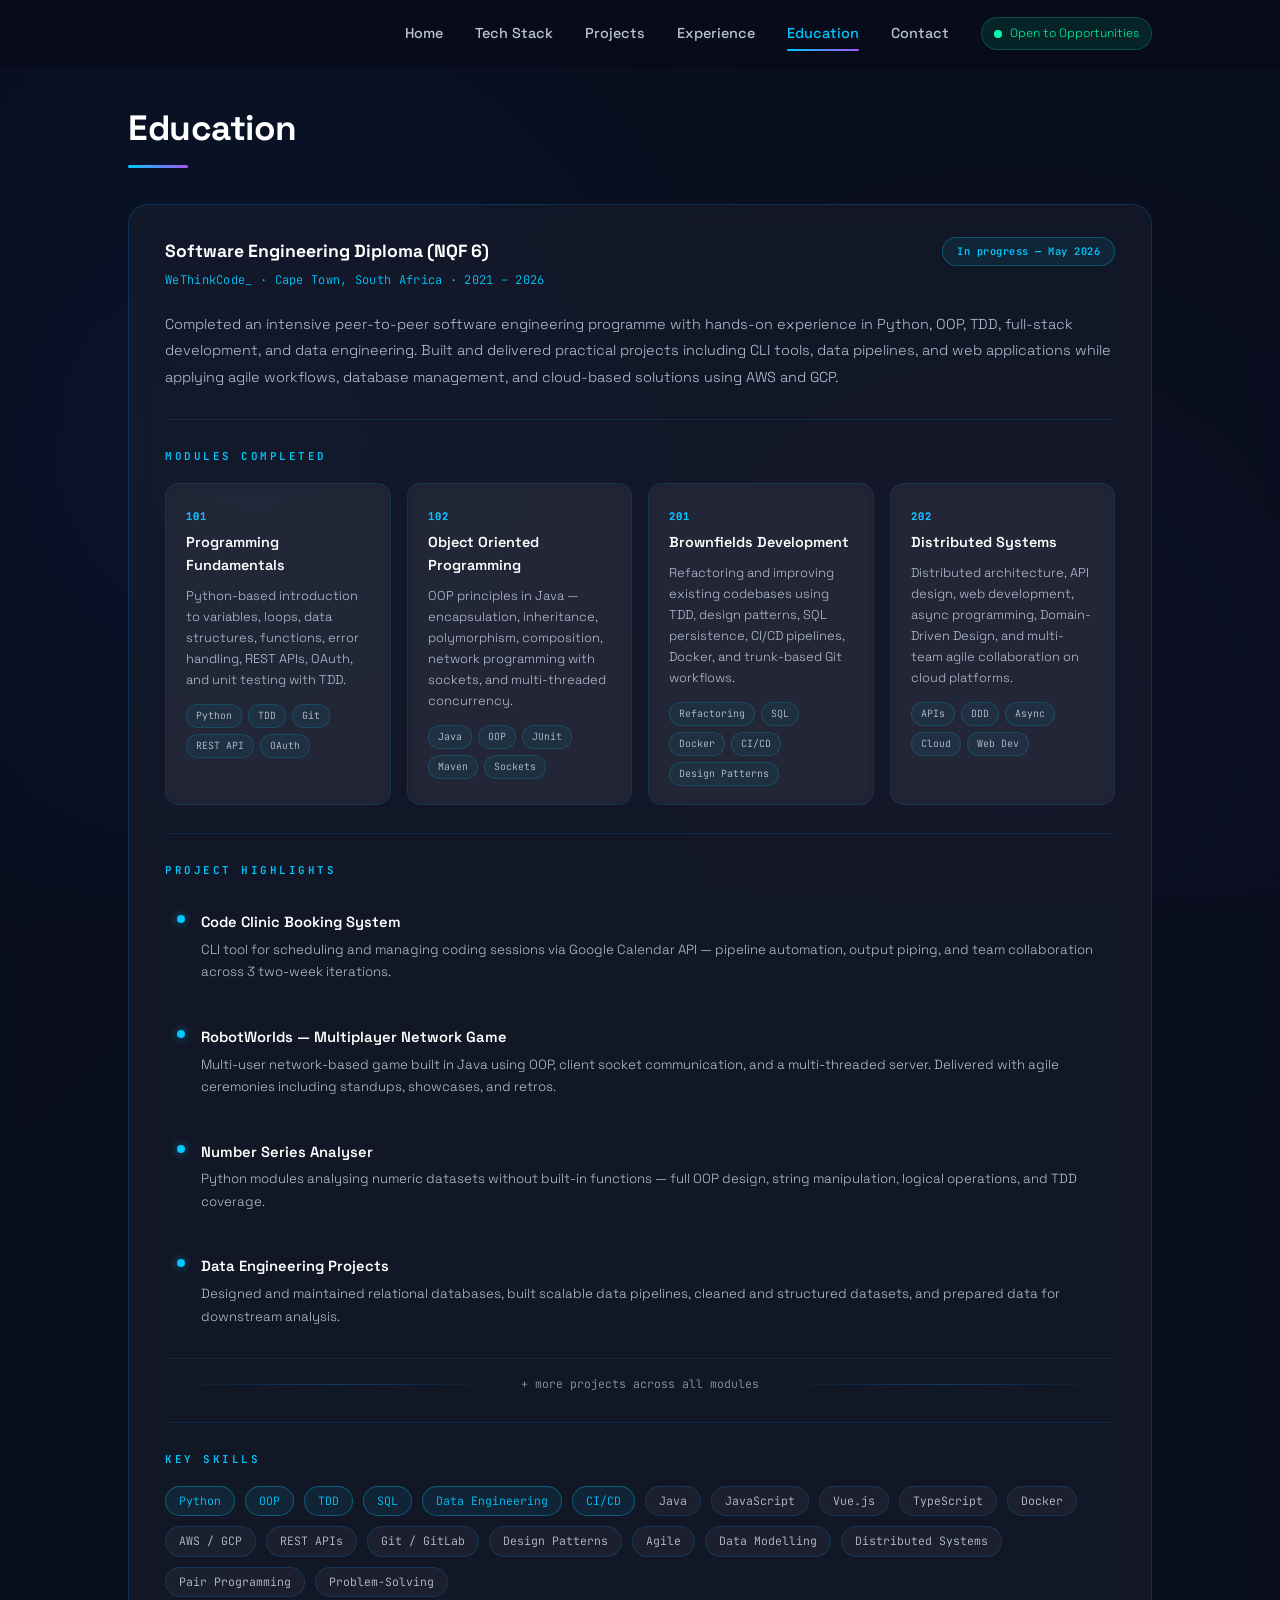
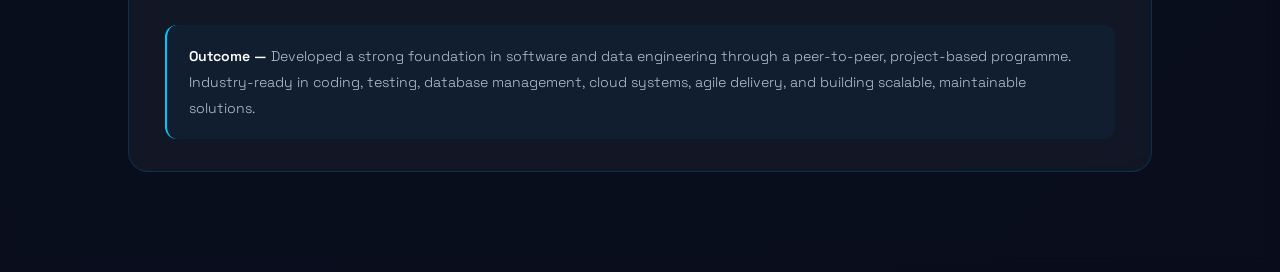
==== education.html @ 710ac3c2 "separated the pages" ====
<!DOCTYPE html>
<html lang="en">
<head>
  <meta charset="UTF-8" />
  <meta name="viewport" content="width=device-width, initial-scale=1.0" />
  <title>Pumla Matokazi - Education</title>
  <link rel="icon" type="image/x-icon" href="data:image/svg+xml,<svg xmlns='http://www.w3.org/2000/svg' viewBox='0 0 100 100'><text y='.9em' font-size='90'>👩‍💻</text></svg>">
  <link rel="preconnect" href="https://fonts.googleapis.com" />
  <link rel="preconnect" href="https://fonts.gstatic.com" crossorigin />
  <link href="https://fonts.googleapis.com/css2?family=Space+Grotesk:wght@300;400;500;600;700&family=JetBrains+Mono:wght@300;400;500&display=swap" rel="stylesheet" />
  <link rel="stylesheet" href="assets/css/style.css" />
</head>
<body>

<nav id="navbar">
  <button class="nav-toggle" id="navToggle" aria-label="Toggle menu">
    <span></span><span></span><span></span>
  </button>
  <div class="nav-links" id="navLinks">
    <a href="index.html">Home</a>
    <a href="tech-stack.html">Tech Stack</a>
    <a href="projects.html">Projects</a>
    <a href="experience.html">Experience</a>
    <a href="education.html">Education</a>
    <a href="contact.html">Contact</a>
  </div>
  <div class="nav-avail"><span class="ndot"></span>Open to Opportunities</div>
</nav>

<section id="education" class="section-alt">
  <h2>Education</h2>

  <div class="edu-card">

    <!-- Top: title + badge -->
    <div class="edu-top">
      <div>
        <h3 class="edu-title">Software Engineering Diploma (NQF 6)</h3>
        <div class="edu-meta">WeThinkCode_ · Cape Town, South Africa · 2021 – 2026</div>
      </div>
      <span class="edu-badge">In progress — May 2026</span>
    </div>

    <!-- Description -->
    <p class="edu-desc">Completed an intensive peer-to-peer software engineering programme with hands-on experience in Python, OOP, TDD, full-stack development, and data engineering. Built and delivered practical projects including CLI tools, data pipelines, and web applications while applying agile workflows, database management, and cloud-based solutions using AWS and GCP.</p>

    <div class="edu-divider"></div>

    <!-- Modules -->
    <div class="edu-section-label">Modules Completed</div>
    <div class="modules-grid">

      <div class="module-card">
        <div class="module-num">101</div>
        <div class="module-name">Programming Fundamentals</div>
        <div class="module-desc">Python-based introduction to variables, loops, data structures, functions, error handling, REST APIs, OAuth, and unit testing with TDD.</div>
        <div class="module-tags">
          <span class="mtag">Python</span><span class="mtag">TDD</span><span class="mtag">Git</span><span class="mtag">REST API</span><span class="mtag">OAuth</span>
        </div>
      </div>

      <div class="module-card">
        <div class="module-num">102</div>
        <div class="module-name">Object Oriented Programming</div>
        <div class="module-desc">OOP principles in Java — encapsulation, inheritance, polymorphism, composition, network programming with sockets, and multi-threaded concurrency.</div>
        <div class="module-tags">
          <span class="mtag">Java</span><span class="mtag">OOP</span><span class="mtag">JUnit</span><span class="mtag">Maven</span><span class="mtag">Sockets</span>
        </div>
      </div>

      <div class="module-card">
        <div class="module-num">201</div>
        <div class="module-name">Brownfields Development</div>
        <div class="module-desc">Refactoring and improving existing codebases using TDD, design patterns, SQL persistence, CI/CD pipelines, Docker, and trunk-based Git workflows.</div>
        <div class="module-tags">
          <span class="mtag">Refactoring</span><span class="mtag">SQL</span><span class="mtag">Docker</span><span class="mtag">CI/CD</span><span class="mtag">Design Patterns</span>
        </div>
      </div>

      <div class="module-card">
        <div class="module-num">202</div>
        <div class="module-name">Distributed Systems</div>
        <div class="module-desc">Distributed architecture, API design, web development, async programming, Domain-Driven Design, and multi-team agile collaboration on cloud platforms.</div>
        <div class="module-tags">
          <span class="mtag">APIs</span><span class="mtag">DDD</span><span class="mtag">Async</span><span class="mtag">Cloud</span><span class="mtag">Web Dev</span>
        </div>
      </div>

    </div>

    <div class="edu-divider"></div>

    <!-- Project Highlights -->
    <div class="edu-section-label">Project Highlights</div>
    <div class="edu-projects">

      <div class="edu-project">
        <div class="proj-dot"></div>
        <div class="proj-content">
          <div class="proj-name">Code Clinic Booking System</div>
          <div class="proj-desc">CLI tool for scheduling and managing coding sessions via Google Calendar API — pipeline automation, output piping, and team collaboration across 3 two-week iterations.</div>
        </div>
      </div>

      <div class="edu-project">
        <div class="proj-dot"></div>
        <div class="proj-content">
          <div class="proj-name">RobotWorlds — Multiplayer Network Game</div>
          <div class="proj-desc">Multi-user network-based game built in Java using OOP, client socket communication, and a multi-threaded server. Delivered with agile ceremonies including standups, showcases, and retros.</div>
        </div>
      </div>

      <div class="edu-project">
        <div class="proj-dot"></div>
        <div class="proj-content">
          <div class="proj-name">Number Series Analyser</div>
          <div class="proj-desc">Python modules analysing numeric datasets without built-in functions — full OOP design, string manipulation, logical operations, and TDD coverage.</div>
        </div>
      </div>

      <div class="edu-project">
        <div class="proj-dot"></div>
        <div class="proj-content">
          <div class="proj-name">Data Engineering Projects</div>
          <div class="proj-desc">Designed and maintained relational databases, built scalable data pipelines, cleaned and structured datasets, and prepared data for downstream analysis.</div>
        </div>
      </div>

    </div>

    <!-- And more -->
    <div class="proj-more">
      <div class="proj-more-line"></div>
      <span>+ more projects across all modules</span>
      <div class="proj-more-line"></div>
    </div>

    <div class="edu-divider"></div>

    <!-- Key Skills -->
    <div class="edu-section-label">Key Skills</div>
    <div class="edu-tags">
      <span class="edu-tag highlight">Python</span>
      <span class="edu-tag highlight">OOP</span>
      <span class="edu-tag highlight">TDD</span>
      <span class="edu-tag highlight">SQL</span>
      <span class="edu-tag highlight">Data Engineering</span>
      <span class="edu-tag highlight">CI/CD</span>
      <span class="edu-tag">Java</span>
      <span class="edu-tag">JavaScript</span>
      <span class="edu-tag">Vue.js</span>
      <span class="edu-tag">TypeScript</span>
      <span class="edu-tag">Docker</span>
      <span class="edu-tag">AWS / GCP</span>
      <span class="edu-tag">REST APIs</span>
      <span class="edu-tag">Git / GitLab</span>
      <span class="edu-tag">Design Patterns</span>
      <span class="edu-tag">Agile</span>
      <span class="edu-tag">Data Modelling</span>
      <span class="edu-tag">Distributed Systems</span>
      <span class="edu-tag">Pair Programming</span>
      <span class="edu-tag">Problem-Solving</span>
    </div>

    <!-- Outcome -->
    <div class="edu-outcome">
      <strong>Outcome —</strong> Developed a strong foundation in software and data engineering through a peer-to-peer, project-based programme. Industry-ready in coding, testing, database management, cloud systems, agile delivery, and building scalable, maintainable solutions.
    </div>

  </div>
</section>

<button id="scrollTop" onclick="window.scrollTo({top:0,behavior:'smooth'})" title="Back to top" aria-label="Scroll to top">↑</button>
<script src="assets/js/main.js"></script>
</body>
</html>
---- assets/css/style.css ----
/* ================================================
   Pumla Matokazi — Portfolio Stylesheet
   Dark Blue Glass Morphism Theme
   ================================================ */

*, *::before, *::after { 
  margin: 0; 
  padding: 0; 
  box-sizing: border-box; 
}

:root {
  /* Dark blue backgrounds */
  --bg:          #0a0f1f;
  --bg-alt:      #0c1124;
  --bg-deep:     #080c1a;
  
  /* Glass card backgrounds */
  --card:        rgba(255, 255, 255, 0.05);
  --card-hover:  rgba(255, 255, 255, 0.1);
  --card-border: rgba(255, 255, 255, 0.08);
  --card-glow:   rgba(0, 200, 255, 0.15);
  
  /* Accent colors - brighter for better contrast */
  --accent:      #00c8ff;
  --accent-glow: rgba(0, 200, 255, 0.25);
  --accent-dark: #0099cc;
  --accent-blue: #1e3a8a;
  
  /* Secondary accent */
  --secondary:   #a855f7;
  --secondary-glow: rgba(168, 85, 247, 0.2);
  
  /* Success color */
  --green:       #00ffaa;
  --green-glow:  rgba(0, 255, 170, 0.15);
  
  /* Text colors - bright for dark blue background */
  --text:        #ffffff;
  --text-light:  #e2e8f0;
  --muted:       #b9c3d4;
  --muted-light: #8a99b0;
}

html { 
  scroll-behavior: smooth; 
}

body {
  background: linear-gradient(135deg, var(--bg) 0%, var(--bg-deep) 100%);
  color: var(--text);
  font-family: 'Space Grotesk', sans-serif;
  font-weight: 300;
  line-height: 1.6;
  overflow-x: hidden;
  position: relative;
}

/* Enhanced animated gradient background */
body::before {
  content: '';
  position: fixed;
  top: 0;
  left: 0;
  width: 100%;
  height: 100%;
  background: 
    radial-gradient(circle at 20% 50%, rgba(0, 100, 255, 0.15) 0%, transparent 50%),
    radial-gradient(circle at 80% 80%, rgba(100, 50, 200, 0.1) 0%, transparent 50%),
    repeating-linear-gradient(45deg, rgba(0, 100, 255, 0.02) 0px, rgba(0, 100, 255, 0.02) 2px, transparent 2px, transparent 8px);
  pointer-events: none;
  z-index: -1;
}

section { 
  padding: 100px 10%;
  position: relative;
}

.section-alt { 
  background: rgba(10, 15, 31, 0.6);
  backdrop-filter: blur(10px);
}

h2 {
  font-size: 2.2rem;
  font-weight: 700;
  margin-bottom: 48px;
  color: var(--text);
  letter-spacing: -0.5px;
  position: relative;
  display: inline-block;
}

h2::after {
  content: '';
  position: absolute;
  bottom: -12px;
  left: 0;
  width: 60px;
  height: 3px;
  background: linear-gradient(90deg, var(--accent), var(--secondary));
  border-radius: 3px;
}

/* ---- NAV - Clean Glass Navigation ---- */
nav {
  position: fixed;
  top: 0;
  left: 0;
  right: 0;
  z-index: 999;
  padding: 16px 10%;
  display: flex;
  justify-content: flex-end;
  align-items: center;
  gap: 2rem;
  background: rgba(8, 12, 26, 0.9);
  backdrop-filter: blur(12px);
  transition: all 0.3s ease;
}

nav.scrolled {
  background: rgba(8, 12, 26, 0.98);
  padding: 12px 10%;
}

.nav-toggle {
  display: none;
  flex-direction: column;
  gap: 5px;
  background: none;
  border: none;
  padding: 8px;
  cursor: pointer;
  z-index: 1000;
}

.nav-toggle span {
  display: block;
  width: 24px;
  height: 2px;
  background: var(--text);
  border-radius: 2px;
  transition: all 0.3s;
}

.nav-links {
  display: flex;
  gap: 2rem;
  margin-left: auto;
}

.nav-links a {
  color: var(--muted);
  text-decoration: none;
  font-size: 0.9rem;
  font-weight: 500;
  transition: all 0.3s;
  position: relative;
  padding: 6px 0;
}

.nav-links a::after {
  content: '';
  position: absolute;
  bottom: 0;
  left: 0;
  width: 0;
  height: 2px;
  background: linear-gradient(90deg, var(--accent), var(--secondary));
  transition: width 0.3s;
  border-radius: 2px;
}

.nav-links a:hover,
.nav-links a.active {
  color: var(--accent);
}

.nav-links a:hover::after,
.nav-links a.active::after {
  width: 100%;
}

.nav-avail {
  font-size: 0.75rem;
  color: var(--green);
  display: flex;
  align-items: center;
  gap: 8px;
  background: rgba(0, 255, 170, 0.1);
  padding: 6px 12px;
  border-radius: 20px;
  border: 1px solid rgba(0, 255, 170, 0.2);
}

.ndot {
  width: 8px;
  height: 8px;
  background: var(--green);
  border-radius: 50%;
  animation: pulse 2s infinite;
}

@keyframes pulse {
  0%, 100% { opacity: 1; transform: scale(1); }
  50% { opacity: 0.5; transform: scale(0.8); }
}

/* ================================================
   HERO SECTION
================================================ */
.hero {
  display: flex;
  flex-direction: row;
  justify-content: space-between;
  align-items: center;
  min-height: 100vh;
  padding-top: 100px;
  gap: 60px;
  position: relative;
}

.hero-grid-bg {
  position: absolute;
  inset: 0;
  z-index: 0;
  background: 
    radial-gradient(circle at 20% 40%, rgba(0, 150, 255, 0.1) 0%, transparent 50%),
    radial-gradient(circle at 80% 60%, rgba(100, 80, 255, 0.08) 0%, transparent 50%),
    repeating-linear-gradient(45deg, rgba(0, 100, 255, 0.03) 0px, rgba(0, 100, 255, 0.03) 2px, transparent 2px, transparent 8px);
  pointer-events: none;
}

/* ================================================
   HERO AVATAR - With Image
================================================ */

/* Avatar Container */
.avatar-ring {
  position: relative;
  width: 320px;
  height: 320px;
  display: flex;
  align-items: center;
  justify-content: center;
}

.avatar-ring::before {
  content: '';
  position: absolute;
  inset: -10px;
  border-radius: 50%;
  background: linear-gradient(135deg, var(--accent), var(--secondary));
  opacity: 0.5;
  filter: blur(20px);
  z-index: -1;
  animation: rotate 4s linear infinite;
}

@keyframes rotate {
  from {
    transform: rotate(0deg);
  }
  to {
    transform: rotate(360deg);
  }
}

/* Avatar Placeholder - Now for Image */
.avatar-placeholder {
  width: 300px;
  height: 300px;
  border-radius: 50%;
  background: linear-gradient(135deg, rgba(0, 100, 255, 0.15), rgba(100, 50, 200, 0.15));
  backdrop-filter: blur(10px);
  border: 2px solid rgba(0, 150, 255, 0.4);
  display: flex;
  align-items: center;
  justify-content: center;
  overflow: hidden;
  transition: all 0.4s ease;
}

/* Avatar Image */
.avatar-image {
  width: 100%;
  height: 100%;
  object-fit: cover;
  border-radius: 50%;
  transition: transform 0.4s ease;
}

.avatar-ring:hover .avatar-placeholder {
  transform: scale(1.02);
  border-color: var(--accent);
  box-shadow: 0 0 40px var(--accent-glow);
}

.avatar-ring:hover .avatar-image {
  transform: scale(1.05);
}

/* Responsive */
@media (max-width: 900px) {
  .avatar-ring {
    width: 240px;
    height: 240px;
  }
  
  .avatar-placeholder {
    width: 220px;
    height: 220px;
  }
}

@media (max-width: 480px) {
  .avatar-ring {
    width: 200px;
    height: 200px;
  }
  
  .avatar-placeholder {
    width: 180px;
    height: 180px;
  }
}
/* Hero Content */
.hero-left {
  max-width: 600px;
  position: relative;
  z-index: 1;
  flex: 1;
}

.hero-tag {
  font-family: 'JetBrains Mono', monospace;
  font-size: 0.75rem;
  letter-spacing: 3px;
  color: var(--accent);
  margin-bottom: 20px;
  text-transform: uppercase;
}

.hero-left h1 {
  font-size: clamp(2.2rem, 5vw, 3.5rem);
  font-weight: 700;
  line-height: 1.2;
  margin-bottom: 16px;
  background: linear-gradient(135deg, var(--text), var(--accent));
  -webkit-background-clip: text;
  background-clip: text;
  color: transparent;
}

.hero-left h2 {
  font-size: 1.4rem;
  font-weight: 400;
  margin-bottom: 24px;
  color: var(--muted);
  font-family: 'JetBrains Mono', monospace;
  min-height: 2rem;
}

.typed-text { 
  color: var(--accent); 
  font-weight: 500;
}

.cursor-blink { 
  color: var(--accent); 
  animation: blink 0.9s step-end infinite; 
}

@keyframes blink { 
  0%, 100% { opacity: 1; } 
  50% { opacity: 0; } 
}

.hero-left p {
  color: var(--muted);
  margin-bottom: 36px;
  font-size: 1rem;
  line-height: 1.8;
}

.hero-ctas {
  display: flex;
  gap: 16px;
  flex-wrap: wrap;
}

/* Buttons */
.btn-primary {
  display: flex;
  align-items: center;
  gap: 8px;
  padding: 14px 32px;
  border: none;
  border-radius: 40px;
  background: linear-gradient(135deg, var(--accent), var(--accent-dark));
  color: #0a0f1f;
  font-size: 0.9rem;
  font-weight: 600;
  font-family: 'Space Grotesk', sans-serif;
  cursor: pointer;
  transition: all 0.3s ease;
  position: relative;
  overflow: hidden;
}

.btn-primary::before {
  content: '';
  position: absolute;
  top: 0;
  left: -100%;
  width: 100%;
  height: 100%;
  background: linear-gradient(90deg, transparent, rgba(255,255,255,0.3), transparent);
  transition: left 0.5s;
}

.btn-primary:hover::before {
  left: 100%;
}

.btn-primary:hover {
  transform: translateY(-2px);
  box-shadow: 0 8px 20px var(--accent-glow);
}

.btn-outline {
  padding: 14px 32px;
  border: 1px solid rgba(0, 150, 255, 0.4);
  border-radius: 40px;
  background: rgba(0, 100, 255, 0.1);
  backdrop-filter: blur(10px);
  color: var(--accent);
  font-size: 0.9rem;
  font-weight: 500;
  font-family: 'Space Grotesk', sans-serif;
  cursor: pointer;
  transition: all 0.3s ease;
}

.btn-outline:hover {
  background: rgba(0, 100, 255, 0.2);
  transform: translateY(-2px);
  border-color: var(--accent);
  box-shadow: 0 4px 12px var(--accent-glow);
}

/* ================================================
   SKILLS SECTION - Full Glass Blur Background
================================================ */
#skills { 
  padding: 80px 10%;
  position: relative;
  background: rgba(10, 15, 31, 0.4);
  backdrop-filter: blur(20px);
  margin: 20px 0;
  border-top: 1px solid rgba(0, 150, 255, 0.1);
  border-bottom: 1px solid rgba(0, 150, 255, 0.1);
}

#skills::before {
  content: '';
  position: absolute;
  top: 0;
  left: 0;
  right: 0;
  bottom: 0;
  background: linear-gradient(135deg, 
    rgba(0, 100, 255, 0.05) 0%, 
    rgba(100, 50, 200, 0.05) 100%);
  pointer-events: none;
  z-index: 0;
}

.skills-rows {
  position: relative;
  z-index: 1;
}

.skill-row {
  padding: 28px 0;
  border-bottom: 1px solid rgba(0, 150, 255, 0.1);
  transition: all 0.3s ease;
}

.skill-row:hover {
  border-bottom-color: rgba(0, 200, 255, 0.4);
}

.skill-row:last-child { 
  border-bottom: none; 
}

.skill-row-label {
  font-size: 0.7rem;
  font-weight: 600;
  text-transform: uppercase;
  letter-spacing: 3px;
  color: var(--accent);
  font-family: 'JetBrains Mono', monospace;
  margin-bottom: 20px;
  display: flex;
  align-items: center;
  gap: 12px;
}

.skill-row-label::after {
  content: '';
  flex: 1;
  height: 1px;
  background: linear-gradient(90deg, rgba(0, 150, 255, 0.4), transparent);
}

.skill-icons {
  display: flex;
  flex-direction: row;
  gap: 16px;
  flex-wrap: wrap;
}

/* Flip cards with white backgrounds */
.flip-card {
  width: 70px;
  height: 70px;
  perspective: 650px;
  cursor: pointer;
}

.flip-inner {
  width: 100%;
  height: 100%;
  position: relative;
  transform-style: preserve-3d;
  transition: transform 0.45s cubic-bezier(0.4, 0.2, 0.2, 1);
}

.flip-card:hover .flip-inner {
  transform: rotateY(180deg);
}

.flip-front,
.flip-back {
  position: absolute;
  inset: 0;
  border-radius: 14px;
  backface-visibility: hidden;
  -webkit-backface-visibility: hidden;
  display: flex;
  flex-direction: column;
  align-items: center;
  justify-content: center;
  gap: 8px;
}

/* White background for front of cards */
.flip-front {
  background: #ffffff;
  backdrop-filter: blur(4px);
  border: 1px solid rgba(0, 150, 255, 0.3);
  box-shadow: 0 4px 12px rgba(0, 0, 0, 0.1);
  transition: all 0.3s ease;
}

.flip-front:hover {
  background: #f8f9ff;
  border-color: var(--accent);
  transform: scale(1.02);
  box-shadow: 0 8px 20px rgba(0, 150, 255, 0.2);
}

.flip-front img {
  width: 38px;
  height: 38px;
  object-fit: contain;
  transition: all 0.3s ease;
  filter: brightness(1) contrast(1);
}

.flip-front:hover img {
  transform: scale(1.08);
  filter: drop-shadow(0 0 6px var(--accent));
}

/* Gradient background for back of cards */
.flip-back {
  transform: rotateY(180deg);
  background: linear-gradient(135deg, var(--accent), var(--secondary));
  backdrop-filter: blur(8px);
  border: 1px solid rgba(255,255,255,0.2);
}

.flip-back span {
  font-size: 11px;
  font-family: 'JetBrains Mono', monospace;
  color: white;
  text-align: center;
  line-height: 1.4;
  padding: 0 6px;
  font-weight: 600;
  text-shadow: 0 1px 2px rgba(0,0,0,0.2);
}

/* ================================================
   PROJECTS - Glass Cards (WORKING VERSION)
================================================ */
.projects-grid { 
  display: grid; 
  grid-template-columns: repeat(auto-fit, minmax(320px, 1fr)); 
  gap: 28px; 
  margin-top: 16px; 
}

.project-card {
  background: rgba(255, 255, 255, 0.05);
  backdrop-filter: blur(12px);
  border-radius: 20px;
  overflow: hidden;
  transition: all 0.3s ease;
  cursor: pointer;
  border: 1px solid rgba(0, 150, 255, 0.15);
  position: relative;
}

.project-card:hover {
  transform: translateY(-8px);
  background: rgba(255, 255, 255, 0.08);
  border-color: var(--accent);
  box-shadow: 0 20px 40px rgba(0, 0, 0, 0.3);
}

.project-image-wrapper {
  width: 100%;
  height: 220px;
  overflow: hidden;
  background: rgba(0, 0, 0, 0.3);
  position: relative;
}

.project-image-wrapper img {
  width: 100%;
  height: 100%;
  object-fit: cover;
  transition: transform 0.4s;
  opacity: 1;
  visibility: visible;
  display: block;
}

.project-card:hover .project-image-wrapper img {
  transform: scale(1.05);
}

.project-card .content {
  padding: 24px;
}

.project-badge {
  display: inline-block;
  font-size: 0.65rem;
  padding: 4px 12px;
  border-radius: 20px;
  margin-bottom: 12px;
  letter-spacing: 1px;
  text-transform: uppercase;
  font-weight: 600;
  font-family: 'JetBrains Mono', monospace;
}

.badge-done {
  background: rgba(0, 255, 170, 0.12);
  border: 1px solid rgba(0, 255, 170, 0.3);
  color: var(--green);
}

.badge-wip {
  background: rgba(168, 85, 247, 0.12);
  border: 1px solid rgba(168, 85, 247, 0.3);
  color: var(--secondary);
}

.project-card .content h3 {
  font-size: 1.1rem;
  font-weight: 700;
  margin-bottom: 12px;
  color: var(--text);
}

.project-card .content p {
  color: var(--muted);
  font-size: 0.88rem;
  line-height: 1.7;
  margin-bottom: 20px;
}

.tags {
  display: flex;
  flex-wrap: wrap;
  gap: 8px;
  margin-bottom: 20px;
}

.tag {
  font-size: 0.7rem;
  padding: 4px 12px;
  background: rgba(0, 150, 255, 0.12);
  border: 1px solid rgba(0, 150, 255, 0.25);
  border-radius: 20px;
  color: var(--accent);
  font-family: 'JetBrains Mono', monospace;
  backdrop-filter: blur(4px);
}

.links {
  display: flex;
  gap: 20px;
}

.links a {
  font-size: 0.85rem;
  font-weight: 500;
  color: var(--accent);
  border-bottom: 1px solid rgba(0, 150, 255, 0.3);
  padding-bottom: 2px;
  transition: all 0.3s ease;
  text-decoration: none;
}

.links a:hover {
  color: var(--secondary);
  border-bottom-color: var(--secondary);
  transform: translateX(2px);
}

/* ================================================
   EXPERIENCE SECTION - Left Aligned Content
================================================ */
#experience { 
  padding: 80px 10%;
  position: relative;
}

#experience h2 {
  text-align: left;
  margin-bottom: 48px;
  margin-left: 0;
}

#experience .timeline {
  display: flex;
  flex-direction: column;
  gap: 24px;
  margin-top: 24px;
  position: relative;
  max-width: 900px;
  margin-left: 0;
  margin-right: auto;
}

#experience .timeline::before {
  content: '';
  position: absolute;
  left: 30px;
  top: 0;
  bottom: 0;
  width: 2px;
  background: linear-gradient(180deg, var(--accent), var(--secondary), transparent);
  border-radius: 2px;
}

#experience .timeline-item {
  background: rgba(255, 255, 255, 0.05);
  backdrop-filter: blur(12px);
  border: 1px solid rgba(0, 150, 255, 0.2);
  border-radius: 16px;
  padding: 28px 32px;
  position: relative;
  transition: all 0.3s ease;
  margin-left: 70px;
}

#experience .timeline-item::before {
  content: '';
  position: absolute;
  left: -46px;
  top: 32px;
  width: 16px;
  height: 16px;
  background: linear-gradient(135deg, var(--accent), var(--secondary));
  border-radius: 50%;
  border: 3px solid var(--bg-deep);
  box-shadow: 0 0 0 4px rgba(0, 200, 255, 0.2);
  transition: all 0.3s ease;
}

#experience .timeline-item:hover {
  transform: translateX(8px);
  border-color: var(--accent);
  background: rgba(255, 255, 255, 0.08);
  box-shadow: 0 8px 24px rgba(0, 0, 0, 0.2);
}

#experience .timeline-item:hover::before {
  transform: scale(1.2);
  box-shadow: 0 0 0 6px rgba(0, 200, 255, 0.3);
}

#experience .timeline-item h3 {
  font-size: 1.2rem;
  font-weight: 700;
  margin-bottom: 8px;
  color: var(--text);
}

#experience .timeline-item .period {
  font-size: 0.8rem;
  color: var(--accent);
  margin-bottom: 16px;
  font-family: 'JetBrains Mono', monospace;
  display: inline-block;
  padding: 4px 12px;
  background: rgba(0, 200, 255, 0.1);
  border-radius: 20px;
  border: 1px solid rgba(0, 200, 255, 0.2);
}

#experience .timeline-item ul {
  list-style: none;
  padding-left: 0;
  margin-top: 16px;
}

#experience .timeline-item ul li {
  color: var(--muted);
  font-size: 0.9rem;
  line-height: 1.8;
  margin-bottom: 10px;
  padding-left: 24px;
  position: relative;
}

#experience .timeline-item ul li::before {
  content: '▹';
  position: absolute;
  left: 0;
  color: var(--accent);
  font-size: 0.9rem;
}

@media (max-width: 768px) {
  #experience .timeline {
    max-width: 100%;
    margin-left: 0;
  }
  
  #experience .timeline::before {
    left: 20px;
  }
  
  #experience .timeline-item {
    margin-left: 50px;
    padding: 20px;
  }
  
  #experience .timeline-item::before {
    left: -36px;
    width: 14px;
    height: 14px;
  }
}

@media (max-width: 480px) {
  #experience .timeline-item {
    margin-left: 40px;
    padding: 16px;
  }
  
  #experience .timeline-item h3 {
    font-size: 1rem;
  }
}

/* ================================================
   EDUCATION SECTION - With Connecting Timeline Dots
================================================ */
#education { 
  padding: 80px 10%;
  position: relative;
}

#education h2 {
  text-align: left;
  margin-bottom: 48px;
  margin-left: 0;
}

#education .timeline {
  display: flex;
  flex-direction: column;
  gap: 24px;
  margin-top: 24px;
  position: relative;
  max-width: 1200px;
  margin-left: 0;
  margin-right: auto;
}

#education .timeline::before {
  content: '';
  position: absolute;
  left: 30px;
  top: 0;
  bottom: 0;
  width: 2px;
  background: linear-gradient(180deg, var(--accent), var(--secondary), transparent);
  border-radius: 2px;
}

#education .timeline-item {
  background: rgba(255, 255, 255, 0.05);
  backdrop-filter: blur(12px);
  border: 1px solid rgba(0, 150, 255, 0.2);
  border-radius: 16px;
  padding: 28px 32px;
  position: relative;
  transition: all 0.3s ease;
  margin-left: 70px;
}

#education .timeline-item::before {
  content: '';
  position: absolute;
  left: -46px;
  top: 32px;
  width: 16px;
  height: 16px;
  background: linear-gradient(135deg, var(--accent), var(--secondary));
  border-radius: 50%;
  border: 3px solid var(--bg-deep);
  box-shadow: 0 0 0 4px rgba(0, 200, 255, 0.2);
  transition: all 0.3s ease;
}

#education .timeline-item:hover {
  transform: translateX(8px);
  border-color: var(--accent);
  background: rgba(255, 255, 255, 0.08);
  box-shadow: 0 8px 24px rgba(0, 0, 0, 0.2);
}

#education .timeline-item:hover::before {
  transform: scale(1.2);
  box-shadow: 0 0 0 6px rgba(0, 200, 255, 0.3);
}

.edu-top {
  display: flex;
  justify-content: space-between;
  align-items: flex-start;
  gap: 20px;
  margin-bottom: 20px;
  flex-wrap: wrap;
}

.edu-title {
  font-size: 1.3rem;
  font-weight: 700;
  margin-bottom: 8px;
  color: var(--text);
}

.edu-meta {
  font-size: 0.85rem;
  color: var(--accent);
  font-family: 'JetBrains Mono', monospace;
  letter-spacing: 0.3px;
}

.edu-badge {
  font-size: 0.75rem;
  font-weight: 600;
  padding: 6px 16px;
  border-radius: 20px;
  background: rgba(0, 200, 255, 0.12);
  border: 1px solid rgba(0, 200, 255, 0.3);
  color: var(--accent);
  white-space: nowrap;
  font-family: 'JetBrains Mono', monospace;
}

.edu-desc {
  font-size: 0.95rem;
  color: var(--muted);
  line-height: 1.8;
  margin: 20px 0 0;
  padding-left: 0;
}

.edu-divider {
  height: 1px;
  background: linear-gradient(90deg, transparent, rgba(0, 150, 255, 0.3), transparent);
  margin: 32px 0;
}

.edu-section-label {
  font-size: 0.8rem;
  font-weight: 600;
  text-transform: uppercase;
  letter-spacing: 3px;
  color: var(--accent);
  font-family: 'JetBrains Mono', monospace;
  margin-bottom: 24px;
  text-align: left;
}

.modules-grid {
  display: grid;
  grid-template-columns: repeat(auto-fit, minmax(280px, 1fr));
  gap: 20px;
  margin-bottom: 16px;
}

.module-card {
  background: rgba(10, 15, 31, 0.6);
  backdrop-filter: blur(8px);
  border: 1px solid rgba(0, 150, 255, 0.15);
  border-radius: 16px;
  padding: 20px;
  transition: all 0.3s ease;
}

.module-card:hover {
  border-color: var(--accent);
  transform: translateY(-4px);
  background: rgba(10, 15, 31, 0.8);
  box-shadow: 0 8px 20px rgba(0, 0, 0, 0.2);
}

.module-num {
  font-size: 0.7rem;
  font-family: 'JetBrains Mono', monospace;
  background: linear-gradient(135deg, var(--accent), var(--secondary));
  -webkit-background-clip: text;
  background-clip: text;
  color: transparent;
  margin-bottom: 10px;
  letter-spacing: 1px;
  display: inline-block;
  font-weight: 600;
}

.module-name {
  font-size: 1rem;
  font-weight: 600;
  margin-bottom: 12px;
  color: var(--text);
}

.module-desc {
  font-size: 0.85rem;
  color: var(--muted);
  line-height: 1.65;
  margin-bottom: 16px;
}

.module-tags {
  display: flex;
  flex-wrap: wrap;
  gap: 8px;
}

.mtag {
  font-size: 0.65rem;
  padding: 4px 10px;
  border-radius: 20px;
  background: rgba(0, 200, 255, 0.08);
  border: 1px solid rgba(0, 200, 255, 0.2);
  color: var(--muted);
  font-family: 'JetBrains Mono', monospace;
  transition: all 0.3s ease;
}

.mtag:hover {
  border-color: var(--accent);
  color: var(--accent);
}

.edu-projects {
  display: flex;
  flex-direction: column;
  gap: 20px;
  margin-bottom: 16px;
}

.edu-project {
  display: flex;
  gap: 16px;
  align-items: flex-start;
  padding: 12px;
  border-radius: 12px;
  transition: all 0.3s ease;
}

.edu-project:hover {
  background: rgba(0, 200, 255, 0.05);
  transform: translateX(4px);
}

.proj-dot {
  width: 8px;
  height: 8px;
  border-radius: 50%;
  background: linear-gradient(135deg, var(--accent), var(--secondary));
  flex-shrink: 0;
  margin-top: 8px;
  box-shadow: 0 0 8px var(--accent-glow);
  transition: all 0.3s ease;
}

.edu-project:hover .proj-dot {
  transform: scale(1.2);
  box-shadow: 0 0 12px var(--accent-glow);
}

.proj-content {
  flex: 1;
}

.proj-name {
  font-size: 1rem;
  font-weight: 600;
  margin-bottom: 6px;
  color: var(--text);
  position: relative;
  display: inline-block;
}

.proj-desc {
  font-size: 0.85rem;
  color: var(--muted);
  line-height: 1.7;
}

.proj-more {
  display: flex;
  align-items: center;
  gap: 16px;
  margin-top: 24px;
  padding-top: 20px;
  border-top: 1px solid rgba(0, 150, 255, 0.15);
}

.proj-more-line {
  flex: 1;
  height: 1px;
  background: linear-gradient(90deg, transparent, rgba(0, 150, 255, 0.3), transparent);
}

.proj-more span {
  font-size: 0.8rem;
  font-family: 'JetBrains Mono', monospace;
  color: var(--muted-light);
  white-space: nowrap;
}

.edu-tags {
  display: flex;
  flex-wrap: wrap;
  gap: 12px;
  margin-bottom: 32px;
  justify-content: flex-start;
}


.edu-tag {
  font-size: 0.75rem;
  padding: 6px 16px;
  border-radius: 20px;
  background: rgba(255, 255, 255, 0.05);
  border: 1px solid rgba(0, 150, 255, 0.2);
  color: var(--muted);
  font-family: 'JetBrains Mono', monospace;
  transition: all 0.
}

/* ================================================
   CONTACT SECTION - Fixed
================================================ */
#contact {
  padding: 80px 10%;
  position: relative;
  background: rgba(10, 15, 31, 0.4);
  backdrop-filter: blur(20px);
}

.contact-container {
  max-width: 1200px;
  margin: 0 auto;
}

#contact h2 {
  text-align: left;
  margin-bottom: 48px;
}

.contact-wrapper {
  display: grid;
  grid-template-columns: 1fr 1fr;
  gap: 50px;
  align-items: start;
}

/* Left Side - Contact Info */
.contact-info {
  display: flex;
  flex-direction: column;
  gap: 24px;
}

.contact-info h3 {
  font-size: 1.5rem;
  font-weight: 700;
  margin-bottom: 0;
  background: linear-gradient(135deg, var(--text), var(--accent));
  -webkit-background-clip: text;
  background-clip: text;
  color: transparent;
}

.contact-info > p {
  color: var(--muted);
  line-height: 1.8;
  margin-bottom: 0;
  font-size: 0.95rem;
}

/* Contact Links */
.contact-details {
  display: flex;
  flex-direction: column;
  gap: 16px;
}

.contact-link {
  display: flex;
  align-items: center;
  gap: 18px;
  padding: 16px 20px;
  background: rgba(255, 255, 255, 0.05);
  backdrop-filter: blur(8px);
  border: 1px solid rgba(0, 150, 255, 0.2);
  border-radius: 16px;
  text-decoration: none;
  transition: all 0.3s ease;
}

.contact-link:hover {
  transform: translateX(8px);
  background: rgba(255, 255, 255, 0.08);
  border-color: var(--accent);
  box-shadow: 0 8px 20px rgba(0, 0, 0, 0.2);
}

.contact-icon {
  width: 48px;
  height: 48px;
  display: flex;
  align-items: center;
  justify-content: center;
  background: rgba(0, 200, 255, 0.1);
  border-radius: 12px;
  flex-shrink: 0;
}

.contact-icon svg {
  width: 24px;
  height: 24px;
  stroke: var(--accent);
}

.contact-text {
  flex: 1;
}

.contact-label {
  display: block;
  font-size: 0.7rem;
  text-transform: uppercase;
  letter-spacing: 1.5px;
  color: var(--accent);
  font-family: 'JetBrains Mono', monospace;
  margin-bottom: 4px;
}

.contact-value {
  font-size: 0.9rem;
  color: var(--text);
  font-weight: 500;
}

.contact-link:hover .contact-value {
  color: var(--accent);
}

/* Availability Badge */
.availability-badge {
  display: inline-flex;
  align-items: center;
  gap: 10px;
  padding: 12px 20px;
  background: rgba(0, 255, 170, 0.08);
  border: 1px solid rgba(0, 255, 170, 0.2);
  border-radius: 40px;
  font-size: 0.85rem;
  color: var(--green);
  font-family: 'JetBrains Mono', monospace;
  margin-top: 8px;
  align-self: flex-start;
}

.status-dot {
  width: 10px;
  height: 10px;
  background: var(--green);
  border-radius: 50%;
  animation: pulse 2s infinite;
}

/* Right Side - Contact Form */
.contact-form-wrapper {
  background: rgba(255, 255, 255, 0.05);
  backdrop-filter: blur(12px);
  border: 1px solid rgba(0, 150, 255, 0.2);
  border-radius: 24px;
  padding: 32px;
  transition: all 0.3s ease;
}

.contact-form-wrapper:hover {
  border-color: var(--accent);
  box-shadow: 0 15px 35px rgba(0, 0, 0, 0.2);
}

.contact-form {
  display: flex;
  flex-direction: column;
  gap: 20px;
}

.form-group input,
.form-group textarea {
  width: 100%;
  padding: 14px 18px;
  background: rgba(10, 15, 31, 0.6);
  border: 1px solid rgba(0, 150, 255, 0.2);
  border-radius: 12px;
  color: var(--text);
  font-size: 0.9rem;
  font-family: 'Space Grotesk', sans-serif;
  transition: all 0.3s ease;
  outline: none;
}

.form-group input:focus,
.form-group textarea:focus {
  border-color: var(--accent);
  background: rgba(10, 15, 31, 0.8);
  box-shadow: 0 0 0 3px rgba(0, 200, 255, 0.1);
}

.form-group input::placeholder,
.form-group textarea::placeholder {
  color: var(--muted-light);
}

.form-group textarea {
  resize: vertical;
  min-height: 120px;
}

.submit-btn {
  display: inline-flex;
  align-items: center;
  justify-content: center;
  gap: 12px;
  padding: 14px 24px;
  background: linear-gradient(135deg, var(--accent), var(--accent-dark));
  border: none;
  border-radius: 40px;
  color: #0a0f1f;
  font-size: 0.9rem;
  font-weight: 600;
  cursor: pointer;
  transition: all 0.3s ease;
  width: 100%;
}

.submit-btn:hover {
  transform: translateY(-2px);
  box-shadow: 0 8px 20px rgba(0, 200, 255, 0.3);
}

/* Responsive */
@media (max-width: 768px) {
  .contact-wrapper {
    grid-template-columns: 1fr;
    gap: 40px;
  }
  
  .contact-link {
    padding: 14px 18px;
  }
  
  .contact-icon {
    width: 44px;
    height: 44px;
  }
  
  .contact-form-wrapper {
    padding: 24px;
  }
}

@media (max-width: 480px) {
  .contact-link {
    gap: 12px;
    padding: 12px 16px;
  }
  
  .contact-icon {
    width: 40px;
    height: 40px;
  }
  
  .contact-icon svg {
    width: 20px;
    height: 20px;
  }
  
  .contact-form-wrapper {
    padding: 20px;
  }
}  

  /* ================================================
   FOOTER - Centered
================================================ */
footer {
  padding: 32px 10%;
  display: flex;
  flex-direction: column;
  justify-content: center;
  align-items: center;
  gap: 12px;
  background: rgba(10, 15, 31, 0.6);
  backdrop-filter: blur(12px);
  border-top: 1px solid rgba(0, 150, 255, 0.15);
  text-align: center;
}

footer span {
  color: var(--muted);
  font-size: 0.85rem;
  font-family: 'Space Grotesk', sans-serif;
}

footer .accent {
  background: linear-gradient(135deg, var(--accent), var(--secondary));
  -webkit-background-clip: text;
  background-clip: text;
  color: transparent;
  font-weight: 600;
}

footer .avail {
  color: var(--green);
  display: inline-flex;
  align-items: center;
  gap: 8px;
}

footer .avail::before {
  content: '';
  width: 8px;
  height: 8px;
  background: var(--green);
  border-radius: 50%;
  display: inline-block;
  animation: pulse 2s infinite;
}

@keyframes pulse {
  0%, 100% {
    opacity: 1;
    transform: scale(1);
  }
  50% {
    opacity: 0.5;
    transform: scale(0.8);
  }
}

/* Responsive */
@media (max-width: 768px) {
  footer {
    padding: 24px 6%;
    gap: 10px;
  }
  
  footer span {
    font-size: 0.75rem;
  }
}

/* ================================================
   FORCE FIX - GIF ALWAYS VISIBLE
================================================ */

.project-image-wrapper img,
.project-gif {
  opacity: 1 !important;
  visibility: visible !important;
  display: block !important;
  transform: none !important;
}

.project-card:hover .project-image-wrapper img {
  transform: scale(1.05) !important;
  opacity: 1 !important;
}

/* ================================================
   FIX FOR SEPARATE PAGES
================================================ */

/* Make each section fill the page properly */
#skills, #projects, #experience, #education, #contact {
  min-height: calc(100vh - 80px);
  padding: 100px 10%;
}

/* Remove any conflicting animations that might hide content */
.project-image-wrapper img {
  opacity: 1 !important;
  visibility: visible !important;
  display: block !important;
}

/* Fix for scroll position on page load */
html {
  scroll-padding-top: 80px;
}

/* Active navigation link styling */
.nav-links a.active {
  color: var(--accent);
}

.nav-links a.active::after {
  width: 100%;
}
/* ================================================
   EDUCATION CARD — Full redesign
================================================ */
.edu-card {
  background: rgba(255, 255, 255, 0.04);
  backdrop-filter: blur(12px);
  border: 1px solid rgba(0, 150, 255, 0.2);
  border-radius: 20px;
  padding: 32px 36px;
  transition: border-color 0.3s;
}
.edu-card:hover { border-color: rgba(0, 200, 255, 0.4); }

.edu-top {
  display: flex;
  justify-content: space-between;
  align-items: flex-start;
  gap: 16px;
  margin-bottom: 8px;
  flex-wrap: wrap;
}
.edu-title {
  font-size: 1.1rem;
  font-weight: 700;
  color: var(--text);
  margin-bottom: 6px;
}
.edu-meta {
  font-size: 0.75rem;
  color: var(--accent);
  font-family: 'JetBrains Mono', monospace;
  letter-spacing: 0.3px;
}
.edu-badge {
  font-size: 0.65rem;
  font-weight: 600;
  padding: 5px 14px;
  border-radius: 20px;
  background: rgba(0, 200, 255, 0.08);
  border: 1px solid rgba(0, 200, 255, 0.3);
  color: var(--accent);
  white-space: nowrap;
  font-family: 'JetBrains Mono', monospace;
  letter-spacing: 0.5px;
}
.edu-desc {
  font-size: 0.9rem;
  color: var(--muted);
  line-height: 1.85;
  margin-top: 20px;
}
.edu-divider {
  height: 1px;
  background: rgba(0, 150, 255, 0.15);
  margin: 28px 0;
}
.edu-section-label {
  font-size: 0.68rem;
  font-weight: 600;
  text-transform: uppercase;
  letter-spacing: 2.5px;
  color: var(--accent);
  font-family: 'JetBrains Mono', monospace;
  margin-bottom: 18px;
}

/* Modules grid */
.modules-grid {
  display: grid;
  grid-template-columns: repeat(auto-fit, minmax(220px, 1fr));
  gap: 16px;
  margin-bottom: 4px;
}
.module-card {
  background: rgba(255, 255, 255, 0.03);
  border: 1px solid rgba(0, 150, 255, 0.15);
  border-radius: 14px;
  padding: 18px 20px;
  transition: border-color 0.2s, background 0.2s;
}
.module-card:hover {
  border-color: rgba(0, 200, 255, 0.35);
  background: rgba(255, 255, 255, 0.06);
}
.module-num {
  font-size: 0.65rem;
  font-family: 'JetBrains Mono', monospace;
  color: var(--accent);
  margin-bottom: 6px;
  letter-spacing: 1px;
}
.module-name {
  font-size: 0.9rem;
  font-weight: 600;
  color: var(--text);
  margin-bottom: 8px;
}
.module-desc {
  font-size: 0.8rem;
  color: var(--muted);
  line-height: 1.65;
  margin-bottom: 14px;
}
.module-tags { display: flex; flex-wrap: wrap; gap: 6px; }
.mtag {
  font-size: 0.62rem;
  padding: 3px 9px;
  border-radius: 20px;
  background: rgba(0, 200, 255, 0.06);
  border: 1px solid rgba(0, 200, 255, 0.18);
  color: var(--muted);
  font-family: 'JetBrains Mono', monospace;
}

/* Project highlights */
.edu-projects {
  display: flex;
  flex-direction: column;
  gap: 16px;
  margin-bottom: 4px;
}
.edu-project { display: flex; gap: 16px; align-items: flex-start; }
.proj-dot {
  width: 8px; height: 8px;
  border-radius: 50%;
  background: var(--accent);
  flex-shrink: 0;
  margin-top: 6px;
  box-shadow: 0 0 8px rgba(0, 200, 255, 0.5);
}
.proj-content { flex: 1; }
.proj-name {
  font-size: 0.92rem;
  font-weight: 600;
  color: var(--text);
  margin-bottom: 4px;
}
.proj-desc {
  font-size: 0.83rem;
  color: var(--muted);
  line-height: 1.7;
}

/* And more row */
.proj-more {
  display: flex;
  align-items: center;
  gap: 14px;
  margin-top: 18px;
  padding-top: 16px;
  border-top: 1px solid rgba(0, 150, 255, 0.12);
}
.proj-more-line {
  flex: 1;
  height: 1px;
  background: linear-gradient(90deg, transparent, rgba(0, 150, 255, 0.3), transparent);
}
.proj-more span {
  font-size: 0.72rem;
  font-family: 'JetBrains Mono', monospace;
  color: var(--muted-light);
  white-space: nowrap;
}

/* Education skill tags */
.edu-tags {
  display: flex;
  flex-wrap: wrap;
  gap: 10px;
  margin-bottom: 28px;
}
.edu-tag {
  font-size: 0.72rem;
  padding: 5px 13px;
  border-radius: 20px;
  background: rgba(255, 255, 255, 0.04);
  border: 1px solid rgba(0, 150, 255, 0.2);
  color: var(--muted);
  font-family: 'JetBrains Mono', monospace;
  transition: border-color 0.2s, color 0.2s;
  cursor: default;
}
.edu-tag:hover { border-color: rgba(0, 200, 255, 0.4); color: var(--text); }
.edu-tag.highlight {
  background: rgba(0, 200, 255, 0.08);
  border-color: rgba(0, 200, 255, 0.35);
  color: var(--accent);
}

/* Outcome block */
.edu-outcome {
  background: rgba(0, 200, 255, 0.05);
  border-radius: 12px;
  padding: 18px 22px;
  font-size: 0.88rem;
  color: var(--muted);
  line-height: 1.85;
  border-left: 2px solid var(--accent);
}
.edu-outcome strong { color: var(--text); font-weight: 600; }

/* ================================================
   SKILLS — flip card rows (tech-stack page)
================================================ */
.skills-rows {
  display: flex;
  flex-direction: column;
  gap: 0;
}
.skill-row {
  padding: 24px 0;
  border-bottom: 1px solid rgba(0, 150, 255, 0.12);
}
.skill-row:last-child { border-bottom: none; }
.skill-row-label {
  font-size: 0.68rem;
  font-weight: 600;
  text-transform: uppercase;
  letter-spacing: 2.5px;
  color: var(--accent);
  font-family: 'JetBrains Mono', monospace;
  margin-bottom: 18px;
  display: flex;
  align-items: center;
  gap: 14px;
}
.skill-row-label::after {
  content: '';
  flex: 1;
  height: 1px;
  background: rgba(0, 150, 255, 0.15);
}
.skill-icons {
  display: flex;
  flex-direction: row;
  gap: 12px;
  flex-wrap: wrap;
}

/* Flip cards */
.flip-card { width: 68px; height: 68px; perspective: 650px; cursor: pointer; }
.flip-inner {
  width: 100%; height: 100%;
  position: relative;
  transform-style: preserve-3d;
  transition: transform 0.45s cubic-bezier(0.4, 0.2, 0.2, 1);
}
.flip-card:hover .flip-inner { transform: rotateY(180deg); }
.flip-front,
.flip-back {
  position: absolute; inset: 0;
  border-radius: 14px;
  backface-visibility: hidden;
  -webkit-backface-visibility: hidden;
  display: flex; flex-direction: column;
  align-items: center; justify-content: center; gap: 6px;
  border: 1px solid rgba(0, 150, 255, 0.18);
  background: rgba(255, 255, 255, 0.04);
}
.flip-front img { width: 30px; height: 30px; object-fit: contain; }
.flip-back {
  transform: rotateY(180deg);
  background: #085041;
  border-color: #0F6E56;
}
.flip-back span {
  font-size: 10px;
  font-family: 'JetBrains Mono', monospace;
  color: #9FE1CB;
  text-align: center;
  line-height: 1.4;
  padding: 0 5px;
  font-weight: 500;
}

/* ================================================
   SCROLL TOP + TOAST + FADE
================================================ */
#scrollTop {
  position: fixed; bottom: 2rem; right: 2rem;
  width: 44px; height: 44px;
  background: var(--accent); border: none; border-radius: 50%;
  color: #0a0f1f; font-size: 1.1rem;
  display: none; align-items: center; justify-content: center;
  z-index: 999; font-weight: 700; cursor: pointer; transition: all 0.2s;
}
#scrollTop:hover { background: #22d4ff; transform: translateY(-3px); }
#scrollTop.visible { display: flex; }

#toast {
  position: fixed; bottom: 2rem; left: 50%;
  transform: translateX(-50%) translateY(80px);
  background: rgba(17, 20, 32, 0.95);
  border-radius: 10px; font-size: 0.85rem;
  z-index: 9999; transition: transform 0.35s ease;
  pointer-events: none; white-space: nowrap; padding: 14px 28px;
}
#toast.success { border: 1px solid rgba(0, 255, 153, 0.35); color: var(--green); }
#toast.error   { border: 1px solid rgba(255, 80, 80, 0.35); color: #ff6b6b; }
#toast.show    { transform: translateX(-50%) translateY(0); }

.fade-hidden  { opacity: 0; transform: translateY(24px); transition: opacity 0.65s ease, transform 0.65s ease; }
.fade-visible { opacity: 1; transform: none; }

/* ================================================
   RESPONSIVE — education & skills
================================================ */
@media (max-width: 700px) {
  .modules-grid { grid-template-columns: 1fr; }
  .edu-card { padding: 22px 18px; }
  .flip-card { width: 58px; height: 58px; }
  .flip-front img { width: 26px; height: 26px; }
}

/* ================================================
   DECORATED CONTACT SECTION
================================================ */

#contact {
  position: relative;
  overflow: hidden;
}

/* Animated background for contact section */
#contact::before {
  content: '';
  position: absolute;
  top: 0;
  left: 0;
  right: 0;
  bottom: 0;
  background: radial-gradient(circle at 30% 50%, rgba(0, 200, 255, 0.05) 0%, transparent 50%);
  pointer-events: none;
}

/* Contact cards animation */
.contact-link {
  position: relative;
  overflow: hidden;
}

.contact-link::before {
  content: '';
  position: absolute;
  top: 0;
  left: -100%;
  width: 100%;
  height: 100%;
  background: linear-gradient(90deg, transparent, rgba(0, 200, 255, 0.1), transparent);
  transition: left 0.5s;
}

.contact-link:hover::before {
  left: 100%;
}

/* Icon pulse animation */
.contact-icon {
  position: relative;
}

.contact-link:hover .contact-icon {
  animation: iconPulse 0.5s ease;
}

@keyframes iconPulse {
  0% { transform: scale(1); }
  50% { transform: scale(1.1); }
  100% { transform: scale(1); }
}

/* Form input glow effect */
.form-group input:focus,
.form-group textarea:focus {
  box-shadow: 0 0 0 3px rgba(0, 200, 255, 0.2), 0 0 0 5px rgba(0, 200, 255, 0.1);
}

/* Submit button animation */
.submit-btn {
  position: relative;
  overflow: hidden;
}

.submit-btn::after {
  content: '';
  position: absolute;
  top: 50%;
  left: 50%;
  width: 0;
  height: 0;
  background: rgba(255, 255, 255, 0.3);
  border-radius: 50%;
  transform: translate(-50%, -50%);
  transition: width 0.5s, height 0.5s;
}

.submit-btn:active::after {
  width: 200px;
  height: 200px;
}

/* Floating decoration dots */
.contact-container {
  position: relative;
}

.contact-container::before,
.contact-container::after {
  content: '';
  position: absolute;
  width: 150px;
  height: 150px;
  border-radius: 50%;
  background: radial-gradient(circle, rgba(0, 200, 255, 0.03), transparent);
  pointer-events: none;
}

.contact-container::before {
  top: -50px;
  right: -50px;
}

.contact-container::after {
  bottom: -50px;
  left: -50px;
}

/* Gradient border on form */
.contact-form-wrapper {
  position: relative;
}

.contact-form-wrapper::before {
  content: '';
  position: absolute;
  top: -2px;
  left: -2px;
  right: -2px;
  bottom: -2px;
  background: linear-gradient(135deg, var(--accent), var(--secondary), transparent);
  border-radius: 26px;
  z-index: -1;
  opacity: 0;
  transition: opacity 0.3s;
}

.contact-form-wrapper:hover::before {
  opacity: 1;
}


/* ================================================
   CONTACT SECTION - ORIGINAL CLEAN VERSION
================================================ */

#contact {
  padding: 80px 10%;
  position: relative;
  background: rgba(10, 15, 31, 0.4);
  backdrop-filter: blur(20px);
}

.contact-container {
  max-width: 1200px;
  margin: 0 auto;
}

#contact h2 {
  text-align: left;
  margin-bottom: 48px;
}

.contact-wrapper {
  display: grid;
  grid-template-columns: 1fr 1fr;
  gap: 50px;
  align-items: start;
}

.contact-info h3 {
  font-size: 1.5rem;
  font-weight: 700;
  margin-bottom: 16px;
  color: var(--text);
}

.contact-info p {
  color: var(--muted);
  line-height: 1.8;
  margin-bottom: 32px;
}

.contact-details {
  display: flex;
  flex-direction: column;
  gap: 16px;
  margin-bottom: 32px;
}

.contact-link {
  display: flex;
  align-items: center;
  gap: 18px;
  padding: 16px 20px;
  background: rgba(255, 255, 255, 0.05);
  border: 1px solid rgba(0, 150, 255, 0.2);
  border-radius: 16px;
  text-decoration: none;
  transition: all 0.3s ease;
}

.contact-link:hover {
  transform: translateX(5px);
  background: rgba(255, 255, 255, 0.08);
  border-color: var(--accent);
}

.contact-icon {
  width: 48px;
  height: 48px;
  display: flex;
  align-items: center;
  justify-content: center;
  background: rgba(0, 200, 255, 0.1);
  border-radius: 12px;
}

.contact-icon svg {
  width: 24px;
  height: 24px;
  stroke: var(--accent);
}

.contact-label {
  display: block;
  font-size: 0.7rem;
  text-transform: uppercase;
  letter-spacing: 1.5px;
  color: var(--accent);
  margin-bottom: 4px;
}

.contact-value {
  font-size: 0.9rem;
  color: var(--text);
  font-weight: 500;
}

.availability-badge {
  display: inline-flex;
  align-items: center;
  gap: 10px;
  padding: 10px 18px;
  background: rgba(0, 255, 170, 0.08);
  border: 1px solid rgba(0, 255, 170, 0.2);
  border-radius: 40px;
  font-size: 0.85rem;
  color: var(--green);
}

.status-dot {
  width: 8px;
  height: 8px;
  background: var(--green);
  border-radius: 50%;
  animation: pulse 2s infinite;
}

.contact-form-wrapper {
  background: rgba(255, 255, 255, 0.05);
  border: 1px solid rgba(0, 150, 255, 0.2);
  border-radius: 24px;
  padding: 32px;
}

.contact-form {
  display: flex;
  flex-direction: column;
  gap: 20px;
}

.contact-form input,
.contact-form textarea {
  width: 100%;
  padding: 14px 18px;
  background: rgba(10, 15, 31, 0.6);
  border: 1px solid rgba(0, 150, 255, 0.2);
  border-radius: 12px;
  color: var(--text);
  font-size: 0.9rem;
  outline: none;
}

.contact-form input:focus,
.contact-form textarea:focus {
  border-color: var(--accent);
}

.contact-form textarea {
  resize: vertical;
  min-height: 120px;
}

.submit-btn {
  padding: 14px 24px;
  background: linear-gradient(135deg, var(--accent), var(--accent-dark));
  border: none;
  border-radius: 40px;
  color: #0a0f1f;
  font-size: 0.9rem;
  font-weight: 600;
  cursor: pointer;
  transition: all 0.3s ease;
}

.submit-btn:hover {
  transform: translateY(-2px);
  box-shadow: 0 8px 20px rgba(0, 200, 255, 0.3);
}

@media (max-width: 768px) {
  .contact-wrapper {
    grid-template-columns: 1fr;
    gap: 40px;
  }
}
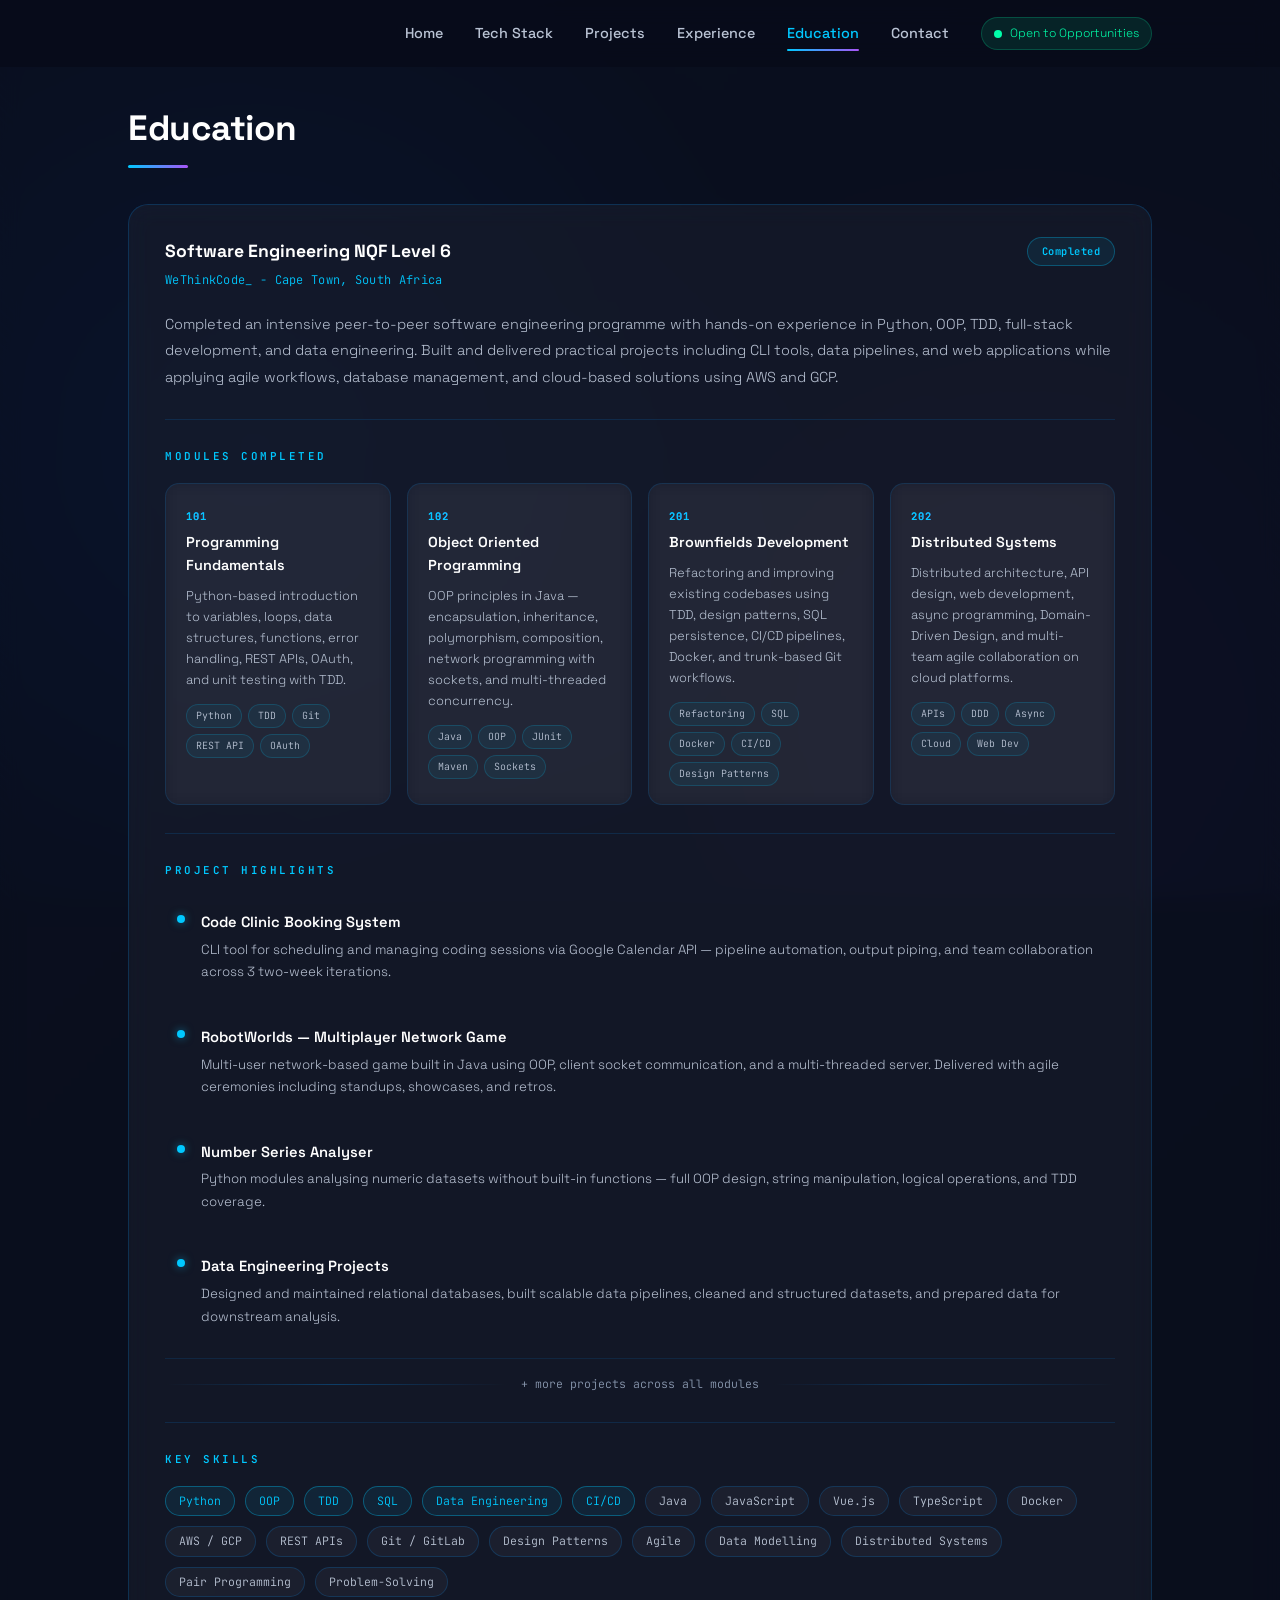
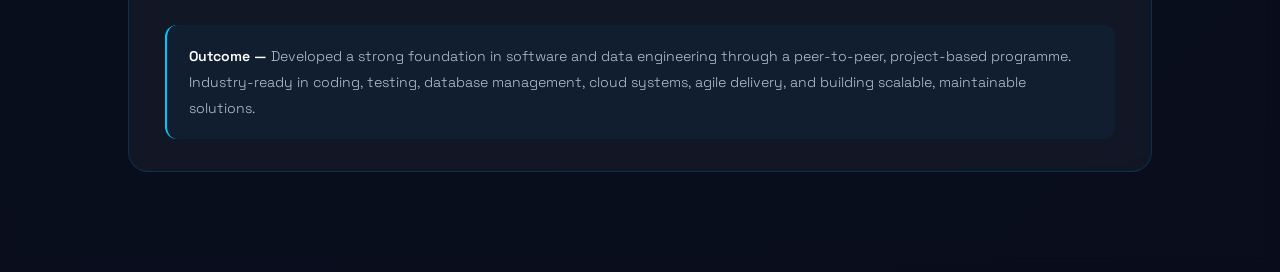
==== commit 7cd3e779: "adited education and added pictures" ====
--- a/education.html
+++ b/education.html
@@ -35,10 +35,10 @@
     <!-- Top: title + badge -->
     <div class="edu-top">
       <div>
-        <h3 class="edu-title">Software Engineering Diploma (NQF 6)</h3>
-        <div class="edu-meta">WeThinkCode_ · Cape Town, South Africa · 2021 – 2026</div>
+        <h3 class="edu-title">Software Engineering NQF Level 6</h3>
+        <div class="edu-meta">WeThinkCode_ - Cape Town, South Africa</div>
       </div>
-      <span class="edu-badge">In progress — May 2026</span>
+      <span class="edu-badge">Completed</span>
     </div>
 
     <!-- Description -->
--- a/assets/css/style.css
+++ b/assets/css/style.css
@@ -2,6 +2,8 @@
    Pumla Matokazi — Portfolio Stylesheet
    Dark Blue Glass Morphism Theme
    ================================================ */
+
+   
 
 *, *::before, *::after { 
   margin: 0; 
@@ -2191,3 +2193,80 @@
   }
 }
 
+
+/* Move form down to align with Email card */
+.contact-form-wrapper {
+  margin-top: 216px;
+}
+
+.availability-badge {
+  visibility: hidden;
+  height: 0;
+  margin: 0;
+  padding: 0;
+  overflow: hidden;
+}
+
+/* Remove underline from buttons */
+.btn-primary,
+.btn-outline {
+  text-decoration: none;
+}
+
+.btn-primary::after,
+.btn-outline::after {
+  display: none;
+}
+
+.flip-card {
+  transition: transform 0.3s ease;
+}
+
+.skill-row {
+  display: flex;
+  gap: 60px;
+  padding: 28px 0;
+  border-bottom: 1px solid rgba(0, 150, 255, 0.1);
+  flex-wrap: wrap;
+}
+
+.skill-category {
+  flex: 1;
+  min-width: 250px;
+}
+
+.skill-row-label {
+  font-size: 0.7rem;
+  font-weight: 600;
+  text-transform: uppercase;
+  letter-spacing: 3px;
+  color: var(--accent);
+  font-family: 'JetBrains Mono', monospace;
+  margin-bottom: 20px;
+  display: flex;
+  align-items: center;
+  gap: 12px;
+}
+
+.skill-row-label::after {
+  content: '';
+  flex: 1;
+  height: 1px;
+  background: linear-gradient(90deg, rgba(0, 150, 255, 0.4), transparent);
+}
+
+.skill-icons {
+  display: flex;
+  flex-wrap: wrap;
+  gap: 16px;
+}
+
+.hero-left h1 {
+  word-break: keep-all;
+}
+
+.hero-left h1 {
+  font-size: clamp(1.8rem, 4vw, 2.8rem);
+  
+}
+
